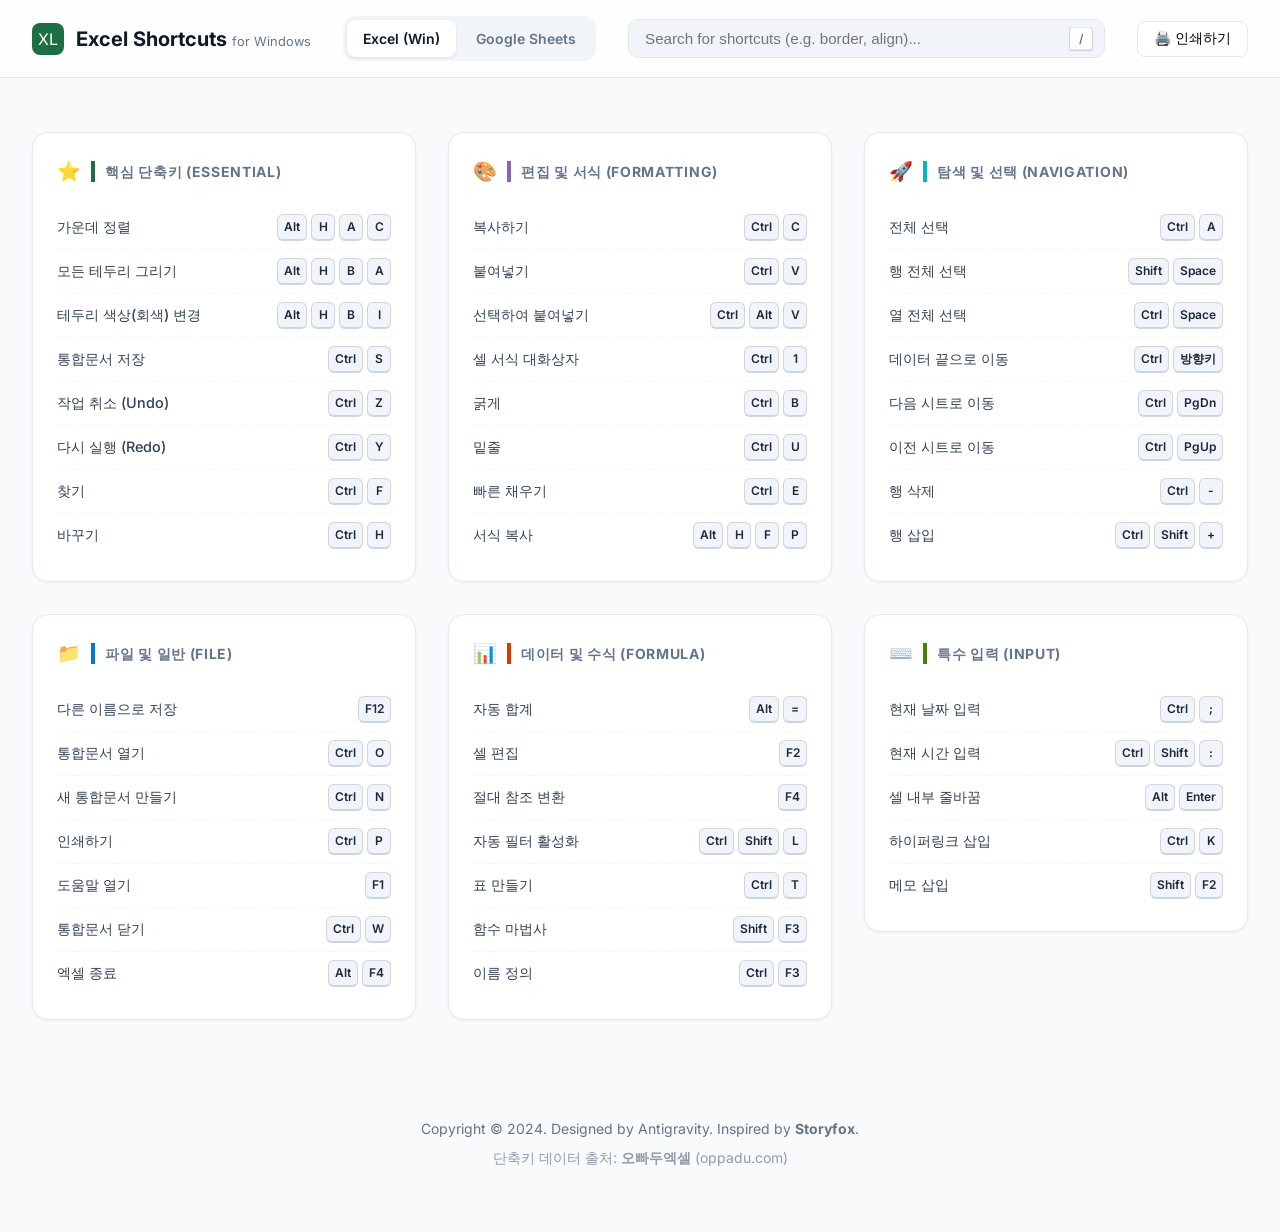
==== index.html @ e1367603 "Initial release" ====
<!DOCTYPE html>
<html lang="ko">

<head>
    <meta charset="UTF-8">
    <meta name="viewport" content="width=device-width, initial-scale=1.0">
    <title>Excel Shortcuts | Windows 엑셀 단축키 모음</title>
    <link rel="preconnect" href="https://fonts.googleapis.com">
    <link rel="preconnect" href="https://fonts.gstatic.com" crossorigin>
    <link href="https://fonts.googleapis.com/css2?family=Inter:wght@400;500;600;700&display=swap" rel="stylesheet">
    <link rel="stylesheet" href="css/style.css">
    <style>
        @media print {

            header,
            footer,
            .search-bar {
                display: none !important;
            }

            body {
                padding-top: 0;
            }

            main {
                columns: 2 !important;
                padding: 0;
            }

            .card {
                break-inside: avoid;
                border: 1px solid #eee;
            }
        }
    </style>
</head>

<body>
    <header>
        <div class="header-content">
            <div class="brand">
                <div class="logo">XL</div>
                <h1>Excel Shortcuts <small style="font-weight: 400; font-size: 0.8rem; color: #64748b;">for
                        Windows</small></h1>
            </div>
            <nav class="app-tabs">
                <a href="index.html" class="app-tab active">Excel (Win)</a>
                <a href="sheets.html" class="app-tab">Google Sheets</a>
            </nav>
            <div class="search-bar">
                <input type="text" id="searchInput" placeholder="Search for shortcuts (e.g. border, align)..."
                    autocomplete="off">
                <kbd>/</kbd>
            </div>
            <div class="actions">
                <button onclick="window.print()"
                    style="padding: 8px 16px; border-radius: 8px; border: 1px solid #e2e8f0; background: white; cursor: pointer; font-size: 0.875rem; font-weight: 500;">
                    🖨️ 인쇄하기
                </button>
            </div>
        </div>
    </header>

    <main id="shortcutGrid">
        <!-- JS로 채워짐 -->
    </main>

    <footer>
        <p>Copyright &copy; 2024. Designed by Antigravity. Inspired by <b>Storyfox</b>.</p>
        <p style="margin-top: 8px; opacity: 0.7;">단축키 데이터 출처: <b>오빠두엑셀</b> (oppadu.com)</p>
    </footer>

    <script src="js/app.js"></script>
</body>

</html>
---- css/style.css ----
:root {
    --bg-main: #f8fafc;
    --card-bg: #ffffff;
    --text-primary: #0f172a;
    --text-secondary: #64748b;
    --border-color: #e2e8f0;
    --kbd-bg: #f1f5f9;
    --kbd-text: #1e293b;
    --kbd-shadow: rgba(0, 0, 0, 0.1);
    --accent-color: #1d6f42;
    /* Default Excel Green */
}

* {
    margin: 0;
    padding: 0;
    box-sizing: border-box;
}

body {
    font-family: 'Inter', -apple-system, BlinkMacSystemFont, "Segoe UI", Roboto, sans-serif;
    background-color: var(--bg-main);
    color: var(--text-primary);
    line-height: 1.5;
    padding-top: 100px;
    /* Space for fixed header */
}

/* Header & Search */
header {
    position: fixed;
    top: 0;
    left: 0;
    right: 0;
    z-index: 100;
    background: rgba(255, 255, 255, 0.8);
    backdrop-filter: blur(12px);
    border-bottom: 1px solid var(--border-color);
    padding: 1rem 2rem;
}

.header-content {
    max-width: 1400px;
    margin: 0 auto;
    display: flex;
    justify-content: space-between;
    align-items: center;
    gap: 2rem;
}

/* App Tabs */
.app-tabs {
    display: flex;
    background: #f1f5f9;
    padding: 4px;
    border-radius: 12px;
    gap: 4px;
}

.app-tab {
    padding: 8px 16px;
    border-radius: 8px;
    font-size: 0.875rem;
    font-weight: 600;
    text-decoration: none;
    color: var(--text-secondary);
    transition: all 0.2s;
}

.app-tab.active {
    background: white;
    color: var(--text-primary);
    box-shadow: 0 1px 3px rgba(0, 0, 0, 0.1);
}

.app-tab:hover:not(.active) {
    color: var(--text-primary);
}

.brand {
    display: flex;
    align-items: center;
    gap: 12px;
}

.logo {
    background: var(--accent-color);
    color: white;
    width: 32px;
    height: 32px;
    border-radius: 8px;
    display: flex;
    align-items: center;
    justify-content: center;
}

h1 {
    font-size: 1.25rem;
    font-weight: 700;
    color: var(--text-primary);
}

.search-bar {
    position: relative;
    flex: 1;
    max-width: 600px;
}

#searchInput {
    width: 100%;
    padding: 10px 16px;
    padding-right: 40px;
    border-radius: 10px;
    border: 1px solid var(--border-color);
    background: #f1f5f9;
    font-size: 0.95rem;
    transition: all 0.2s;
}

#searchInput:focus {
    outline: none;
    background: white;
    border-color: var(--accent-color);
    box-shadow: 0 0 0 3px rgba(29, 111, 66, 0.1);
}

.search-bar kbd {
    position: absolute;
    right: 12px;
    top: 50%;
    transform: translateY(-50%);
    font-size: 0.75rem;
    background: white;
    padding: 2px 6px;
    border-radius: 4px;
    color: var(--text-secondary);
}

/* Grid Layout */
main {
    max-width: 1400px;
    margin: 0 auto;
    padding: 2rem;
    columns: 3 350px;
    /* Masonry-like columns */
    column-gap: 2rem;
}

.card {
    break-inside: avoid;
    margin-bottom: 2rem;
    background: var(--card-bg);
    border-radius: 16px;
    border: 1px solid var(--border-color);
    padding: 1.5rem;
    transition: transform 0.2s;
    box-shadow: 0 1px 3px rgba(0, 0, 0, 0.05);
}

.card:hover {
    transform: translateY(-2px);
    box-shadow: 0 10px 25px rgba(0, 0, 0, 0.05);
}

.card-header {
    display: flex;
    align-items: center;
    gap: 10px;
    margin-bottom: 1.25rem;
}

.card-header .icon {
    font-size: 1.2rem;
}

.card-header h2 {
    font-size: 0.875rem;
    font-weight: 700;
    text-transform: uppercase;
    letter-spacing: 0.05em;
    color: var(--text-secondary);
    border-left: 4px solid var(--accent-color);
    padding-left: 10px;
}

/* Shortcuts */
.shortcut-list {
    list-style: none;
}

.shortcut-item {
    display: flex;
    justify-content: space-between;
    align-items: center;
    padding: 8px 0;
    border-bottom: 1px dashed #f1f5f9;
}

.shortcut-item:last-child {
    border-bottom: none;
}

.desc {
    font-size: 0.9rem;
    font-weight: 500;
    color: #334155;
}

.keys {
    display: flex;
    gap: 4px;
}

kbd {
    display: inline-block;
    padding: 3px 6px;
    font-size: 0.75rem;
    font-weight: 600;
    font-family: inherit;
    color: var(--kbd-text);
    background: var(--kbd-bg);
    border: 1px solid #d1d5db;
    border-bottom: 2px solid #cbd5e1;
    border-radius: 6px;
    min-width: 24px;
    text-align: center;
}

/* Footer */
footer {
    padding: 4rem 2rem;
    text-align: center;
    color: var(--text-secondary);
    font-size: 0.875rem;
}

/* Responsive */
@media (max-width: 768px) {
    header {
        padding: 1rem;
    }

    .header-content {
        flex-direction: column;
        gap: 1rem;
    }

    .search-bar {
        max-width: 100%;
    }
}
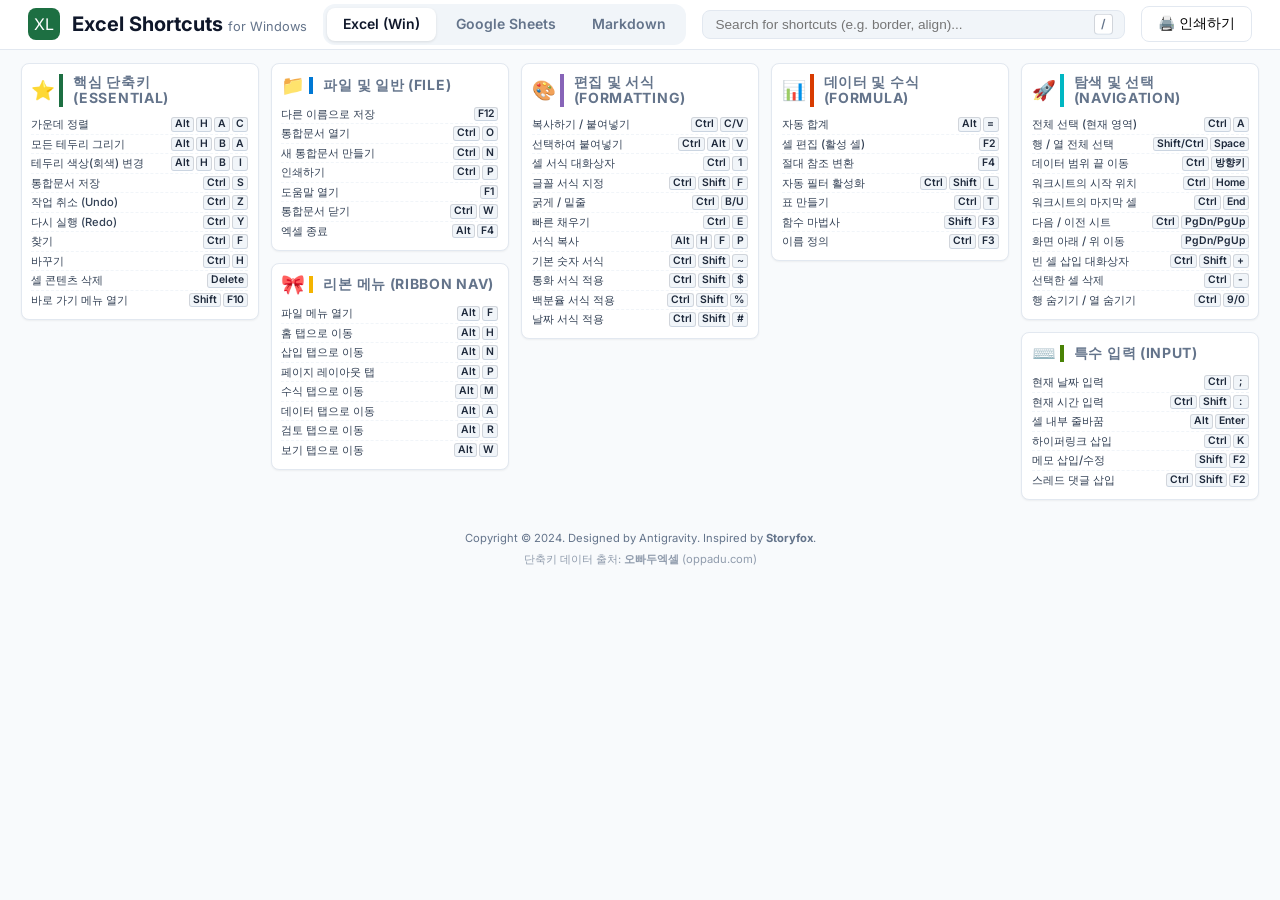
==== commit f1916adf: "Add Markdown Syntax Cheat Sheet" ====
--- a/index.html
+++ b/index.html
@@ -46,6 +46,7 @@
             <nav class="app-tabs">
                 <a href="index.html" class="app-tab active">Excel (Win)</a>
                 <a href="sheets.html" class="app-tab">Google Sheets</a>
+                <a href="md.html" class="app-tab">Markdown</a>
             </nav>
             <div class="search-bar">
                 <input type="text" id="searchInput" placeholder="Search for shortcuts (e.g. border, align)..."
--- a/css/style.css
+++ b/css/style.css
@@ -21,8 +21,8 @@
     font-family: 'Inter', -apple-system, BlinkMacSystemFont, "Segoe UI", Roboto, sans-serif;
     background-color: var(--bg-main);
     color: var(--text-primary);
-    line-height: 1.5;
-    padding-top: 100px;
+    line-height: 1.2;
+    padding-top: 55px;
     /* Space for fixed header */
 }
 
@@ -33,19 +33,19 @@
     left: 0;
     right: 0;
     z-index: 100;
-    background: rgba(255, 255, 255, 0.8);
-    backdrop-filter: blur(12px);
+    background: rgba(255, 255, 255, 0.95);
+    backdrop-filter: blur(8px);
     border-bottom: 1px solid var(--border-color);
-    padding: 1rem 2rem;
+    padding: 0.25rem 1rem;
 }
 
 .header-content {
-    max-width: 1400px;
+    max-width: 98%;
     margin: 0 auto;
     display: flex;
     justify-content: space-between;
     align-items: center;
-    gap: 2rem;
+    gap: 1rem;
 }
 
 /* App Tabs */
@@ -108,12 +108,12 @@
 
 #searchInput {
     width: 100%;
-    padding: 10px 16px;
-    padding-right: 40px;
-    border-radius: 10px;
+    padding: 6px 12px;
+    padding-right: 32px;
+    border-radius: 8px;
     border: 1px solid var(--border-color);
     background: #f1f5f9;
-    font-size: 0.95rem;
+    font-size: 0.85rem;
     transition: all 0.2s;
 }
 
@@ -138,35 +138,35 @@
 
 /* Grid Layout */
 main {
-    max-width: 1400px;
+    max-width: 98%;
     margin: 0 auto;
-    padding: 2rem;
-    columns: 3 350px;
-    /* Masonry-like columns */
-    column-gap: 2rem;
+    padding: 0.5rem;
+    columns: 6 220px;
+    /* Ultra-dense columns */
+    column-gap: 0.75rem;
 }
 
 .card {
     break-inside: avoid;
-    margin-bottom: 2rem;
+    margin-bottom: 0.75rem;
     background: var(--card-bg);
-    border-radius: 16px;
+    border-radius: 8px;
     border: 1px solid var(--border-color);
-    padding: 1.5rem;
+    padding: 0.6rem;
     transition: transform 0.2s;
-    box-shadow: 0 1px 3px rgba(0, 0, 0, 0.05);
+    box-shadow: 0 1px 2px rgba(0, 0, 0, 0.05);
 }
 
 .card:hover {
-    transform: translateY(-2px);
-    box-shadow: 0 10px 25px rgba(0, 0, 0, 0.05);
+    transform: translateY(-1px);
+    box-shadow: 0 4px 10px rgba(0, 0, 0, 0.05);
 }
 
 .card-header {
     display: flex;
     align-items: center;
-    gap: 10px;
-    margin-bottom: 1.25rem;
+    gap: 4px;
+    margin-bottom: 0.5rem;
 }
 
 .card-header .icon {
@@ -192,7 +192,7 @@
     display: flex;
     justify-content: space-between;
     align-items: center;
-    padding: 8px 0;
+    padding: 2px 0;
     border-bottom: 1px dashed #f1f5f9;
 }
 
@@ -201,37 +201,38 @@
 }
 
 .desc {
-    font-size: 0.9rem;
+    font-size: 0.7rem;
     font-weight: 500;
     color: #334155;
+    line-height: 1.1;
 }
 
 .keys {
     display: flex;
-    gap: 4px;
+    gap: 2px;
 }
 
 kbd {
     display: inline-block;
-    padding: 3px 6px;
-    font-size: 0.75rem;
+    padding: 0px 3px;
+    font-size: 0.65rem;
     font-weight: 600;
     font-family: inherit;
     color: var(--kbd-text);
     background: var(--kbd-bg);
     border: 1px solid #d1d5db;
-    border-bottom: 2px solid #cbd5e1;
-    border-radius: 6px;
-    min-width: 24px;
+    border-bottom: 1px solid #cbd5e1;
+    border-radius: 3px;
+    min-width: 16px;
     text-align: center;
 }
 
 /* Footer */
 footer {
-    padding: 4rem 2rem;
+    padding: 1.5rem 1rem;
     text-align: center;
     color: var(--text-secondary);
-    font-size: 0.875rem;
+    font-size: 0.7rem;
 }
 
 /* Responsive */
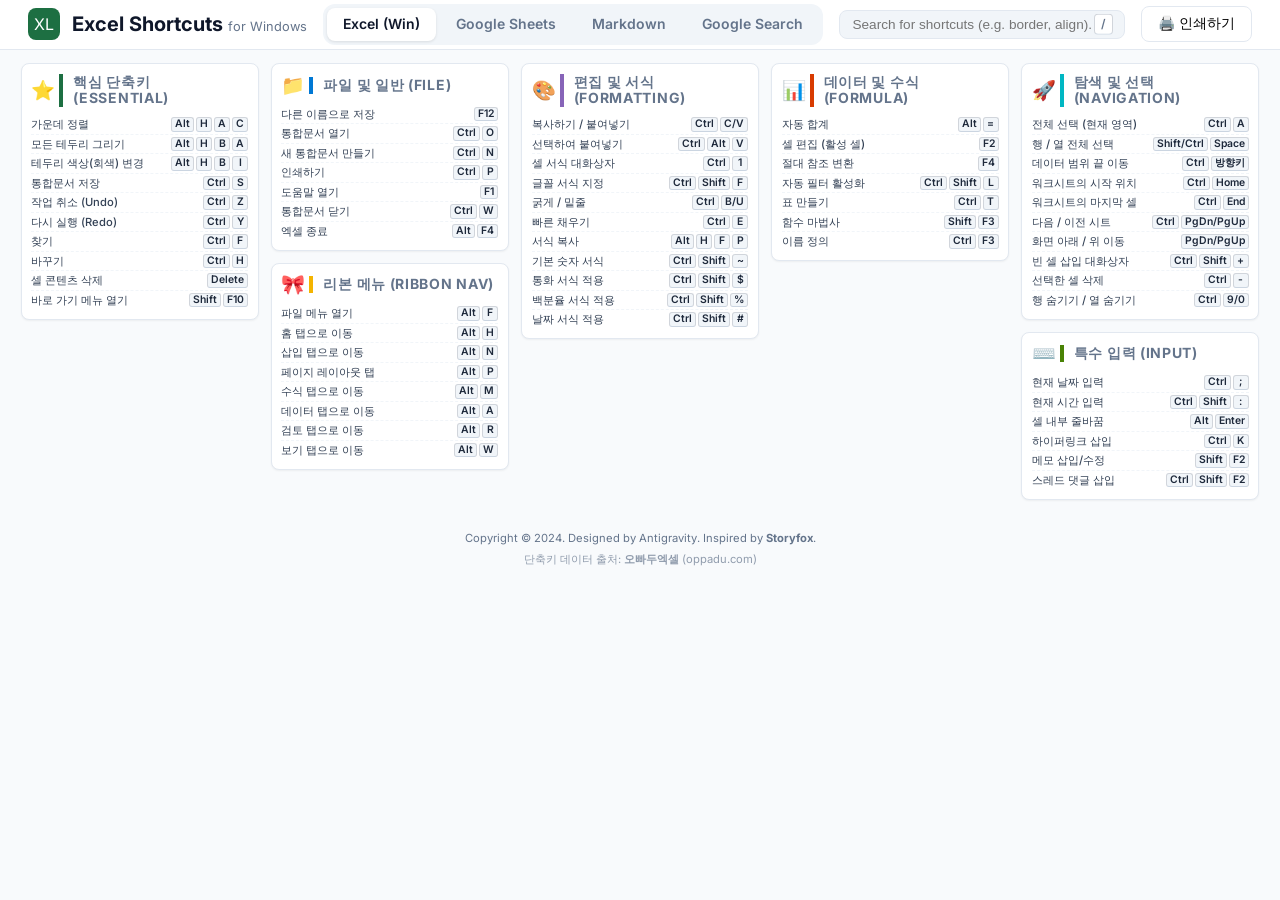
==== commit 328e8499: "Reorganize into html and md folders + add Google MD" ====
--- a/index.html
+++ b/index.html
@@ -1,77 +1,10 @@
 <!DOCTYPE html>
-<html lang="ko">
-
+<html>
 <head>
-    <meta charset="UTF-8">
-    <meta name="viewport" content="width=device-width, initial-scale=1.0">
-    <title>Excel Shortcuts | Windows 엑셀 단축키 모음</title>
-    <link rel="preconnect" href="https://fonts.googleapis.com">
-    <link rel="preconnect" href="https://fonts.gstatic.com" crossorigin>
-    <link href="https://fonts.googleapis.com/css2?family=Inter:wght@400;500;600;700&display=swap" rel="stylesheet">
-    <link rel="stylesheet" href="css/style.css">
-    <style>
-        @media print {
-
-            header,
-            footer,
-            .search-bar {
-                display: none !important;
-            }
-
-            body {
-                padding-top: 0;
-            }
-
-            main {
-                columns: 2 !important;
-                padding: 0;
-            }
-
-            .card {
-                break-inside: avoid;
-                border: 1px solid #eee;
-            }
-        }
-    </style>
+    <meta http-equiv="refresh" content="0; url=html/index.html">
+    <title>Redirecting...</title>
 </head>
-
 <body>
-    <header>
-        <div class="header-content">
-            <div class="brand">
-                <div class="logo">XL</div>
-                <h1>Excel Shortcuts <small style="font-weight: 400; font-size: 0.8rem; color: #64748b;">for
-                        Windows</small></h1>
-            </div>
-            <nav class="app-tabs">
-                <a href="index.html" class="app-tab active">Excel (Win)</a>
-                <a href="sheets.html" class="app-tab">Google Sheets</a>
-                <a href="md.html" class="app-tab">Markdown</a>
-            </nav>
-            <div class="search-bar">
-                <input type="text" id="searchInput" placeholder="Search for shortcuts (e.g. border, align)..."
-                    autocomplete="off">
-                <kbd>/</kbd>
-            </div>
-            <div class="actions">
-                <button onclick="window.print()"
-                    style="padding: 8px 16px; border-radius: 8px; border: 1px solid #e2e8f0; background: white; cursor: pointer; font-size: 0.875rem; font-weight: 500;">
-                    🖨️ 인쇄하기
-                </button>
-            </div>
-        </div>
-    </header>
-
-    <main id="shortcutGrid">
-        <!-- JS로 채워짐 -->
-    </main>
-
-    <footer>
-        <p>Copyright &copy; 2024. Designed by Antigravity. Inspired by <b>Storyfox</b>.</p>
-        <p style="margin-top: 8px; opacity: 0.7;">단축키 데이터 출처: <b>오빠두엑셀</b> (oppadu.com)</p>
-    </footer>
-
-    <script src="js/app.js"></script>
+    <script>window.location.replace("html/index.html");</script>
 </body>
-
 </html>
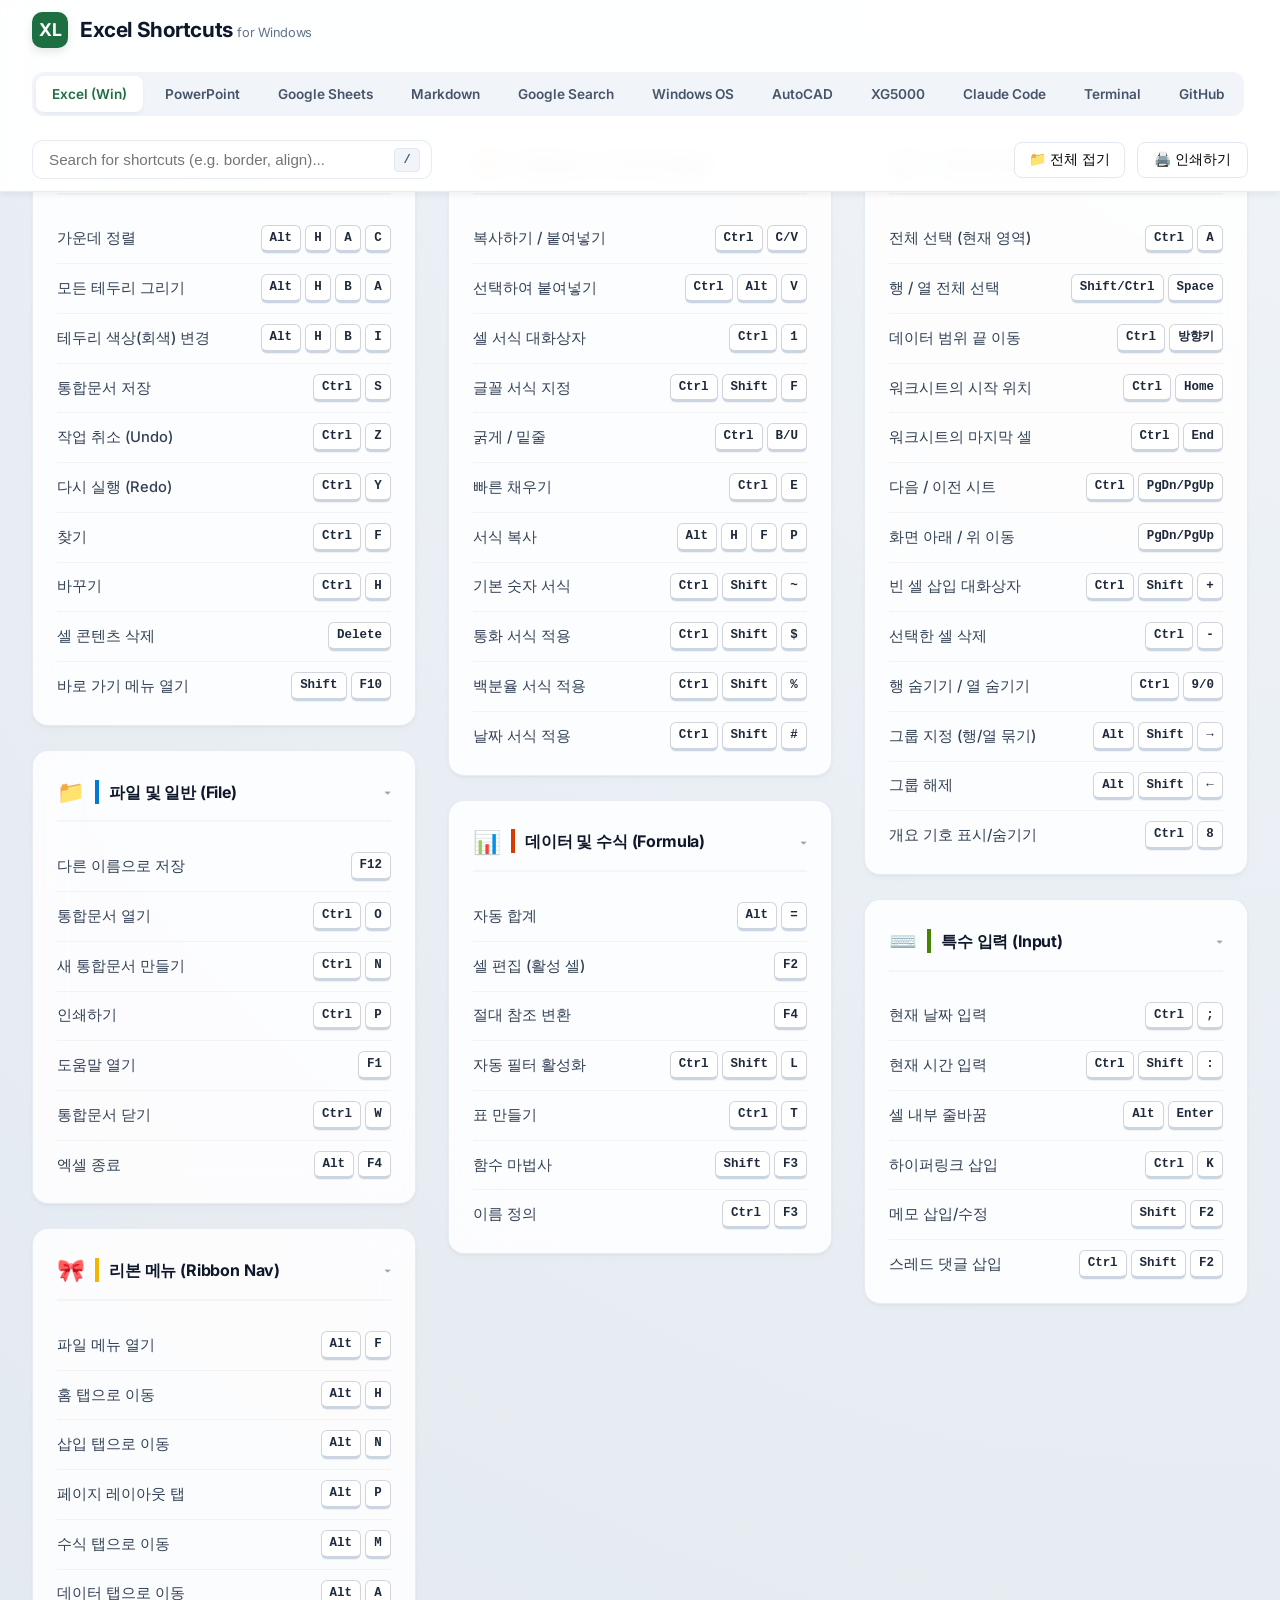
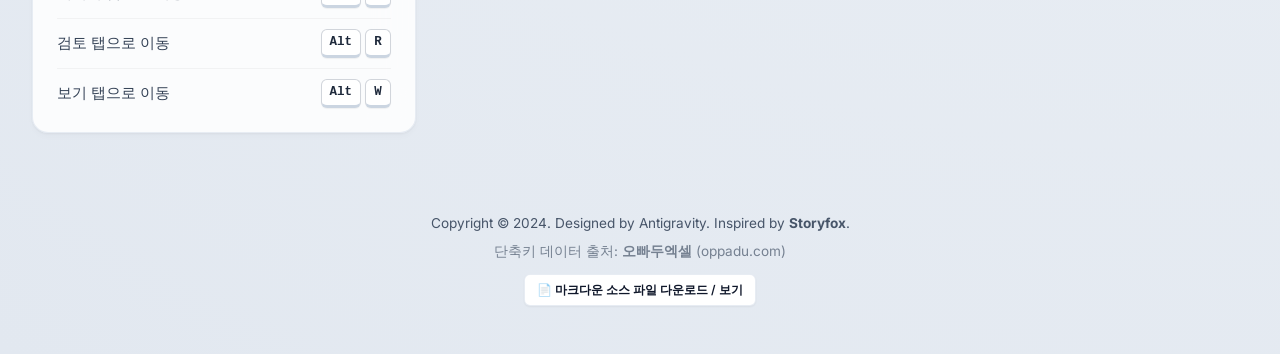
==== commit 2c23ad94: "Block search engine indexing, add Excel grouping shortcuts, expand AutoCAD cheatsheet - Add noindex " ====
--- a/index.html
+++ b/index.html
@@ -2,6 +2,7 @@
 <html>
 <head>
     <meta http-equiv="refresh" content="0; url=html/index.html">
+    <meta name="robots" content="noindex, nofollow, noarchive, noimageindex">
     <title>Redirecting...</title>
 </head>
 <body>
